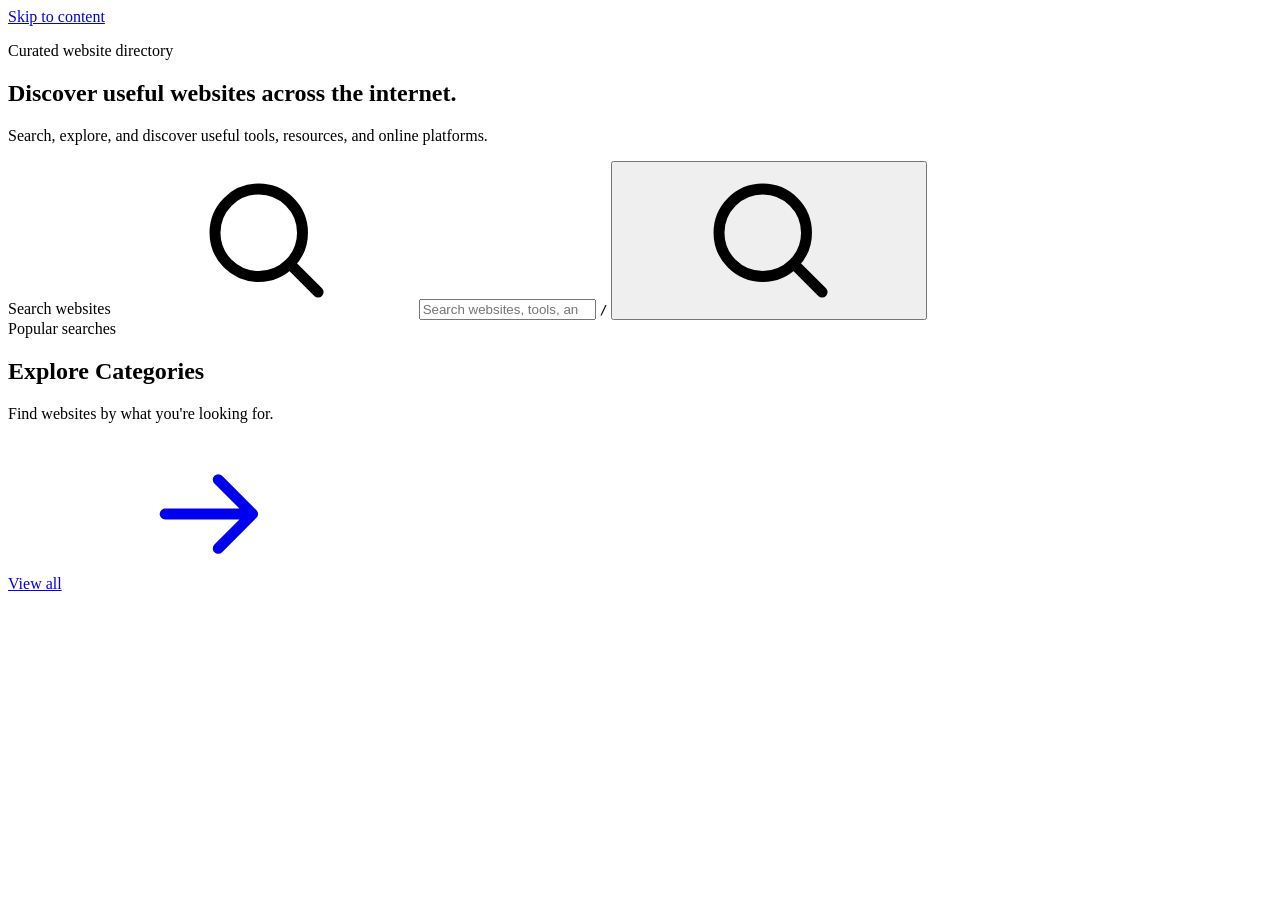
==== index.html @ 6f4e0c3f "Add files via upload" ====
<!doctype html>
<html lang="en">
<head>
  <meta charset="utf-8">
  <meta name="viewport" content="width=device-width, initial-scale=1">
  <title>Findwebs — Discover useful websites across the internet</title>
  <meta name="description" content="Search, explore, and discover useful tools, resources, and online platforms. Browse websites by category or search the whole directory.">
  <link rel="canonical" href="https://example.com/index.html">
  <meta property="og:type" content="website">
  <meta property="og:site_name" content="Findwebs">
  <meta property="og:title" content="Findwebs — Discover useful websites across the internet">
  <meta property="og:description" content="Search, explore, and discover useful tools, resources, and online platforms.">
  <meta property="og:url" content="https://example.com/index.html">
  <meta name="twitter:card" content="summary">
  <meta name="twitter:title" content="Findwebs — Discover useful websites across the internet">
  <meta name="twitter:description" content="Search, explore, and discover useful tools, resources, and online platforms.">
  <link rel="icon" type="image/svg+xml" href="images/favicon.svg">
  <script>
    (function () {
      var d = document.documentElement, t = null;
      try { t = localStorage.getItem('findwebs-theme'); } catch (e) {}
      if (t !== 'light' && t !== 'dark') {
        t = (window.matchMedia && window.matchMedia('(prefers-color-scheme: dark)').matches) ? 'dark' : 'light';
      }
      d.setAttribute('data-theme', t);
      if (location.protocol === 'file:') {
        d.setAttribute('data-webfont', 'off');
      } else {
        var l = document.createElement('link');
        l.rel = 'preload'; l.as = 'font'; l.type = 'font/woff2';
        l.crossOrigin = 'anonymous'; l.href = 'fonts/inter-tight-latin.woff2';
        document.head.appendChild(l);
      }
    })();
  </script>
  <script type="application/ld+json">
  {
    "@context": "https://schema.org",
    "@type": "WebSite",
    "name": "Findwebs",
    "url": "https://example.com/",
    "description": "Discover useful websites across the internet.",
    "potentialAction": {
      "@type": "SearchAction",
      "target": { "@type": "EntryPoint", "urlTemplate": "https://example.com/browse.html?q={search_term_string}" },
      "query-input": "required name=search_term_string"
    }
  }
  </script>
  <link rel="stylesheet" href="css/global.css">
  <link rel="stylesheet" href="css/pages.css">
  <!-- The three content files, plus the copy in content.json, are what the page
       renders. Starting them early keeps the first paint from shifting. -->
  <link rel="preload" as="fetch" href="data/settings.json" crossorigin>
  <link rel="preload" as="fetch" href="data/categories.json" crossorigin>
  <link rel="preload" as="fetch" href="data/sites.json" crossorigin>
  <link rel="preload" as="fetch" href="data/content.json" crossorigin>
  <script src="js/app.js"></script>
  <script src="js/pages.js"></script>
  <script>window.FW.loadData('data/');</script>
</head>

<body data-page="home">
  <a class="skip-link" href="#main-content">Skip to content</a>
  <div id="fw-header"></div>

  <main id="main-content" class="container">
    <!-- ===== Everything below is re-ordered by data/content.json →
         homepage.sections when the scripts run. Until then this is the
         designed, readable, indexable default. ===== -->
    <div id="fw-home">
    <div class="home-top" data-hero-block>
      <div class="home-top__left">
        <div class="hero-wrap">
          <section class="hero" data-hero aria-labelledby="hero-title">
            <div class="hero__col">
              <p class="hero__eyebrow" data-hero-eyebrow data-hero-step>Curated website directory</p>
              <h1 class="hero__title" id="hero-title" data-hero-title data-hero-step
                  aria-label="Discover useful websites across the internet.">
                Discover useful <span class="typed" data-typed>websites</span><span class="caret" aria-hidden="true"></span> across the internet.
              </h1>
              <p class="hero__text" data-hero-subtitle data-hero-step>Search, explore, and discover useful tools, resources, and online platforms.</p>
              <div class="hero__search" data-hero-step>
                <form class="search" role="search" action="browse.html" method="get" data-hero-search>
                  <span class="search__glow" aria-hidden="true"></span>
                  <label class="sr-only" for="hero-search">Search websites</label>
                  <span class="search__icon" aria-hidden="true"><svg class="icon"><use href="#i-search"></use></svg></span>
                  <input id="hero-search" class="search__input" type="search" name="q"
                    placeholder="Search websites, tools, and resources..." autocomplete="off"
                    role="combobox" aria-expanded="false" aria-controls="hero-suggest" aria-autocomplete="list">
                  <kbd class="search__kbd" data-search-kbd aria-hidden="true">/</kbd>
                  <button class="search__submit" type="submit" aria-label="Search">
                    <svg class="icon"><use href="#i-search"></use></svg>
                  </button>
                  <div class="suggest" id="hero-suggest" role="listbox" hidden></div>
                </form>
              </div>
              <div class="popular" data-hero-step>
                <span class="popular__label" data-popular-label>Popular searches</span>
                <div class="chips" id="popular-chips"></div>
              </div>
            </div>

            <aside class="hero__aside">
              <p class="hero__facts" data-hero-facts></p>
              <ul class="hero__highlights" data-hero-highlights></ul>
            </aside>
          </section>
        </div>
      </div>

      <section class="cat-explorer section" id="categories-section" aria-labelledby="cats-title">
        <div class="section__head">
          <div>
            <h2 class="section__title" id="cats-title">Explore Categories</h2>
            <p class="section__sub">Find websites by what you're looking for.</p>
          </div>
          <a class="section__link" href="browse.html?view=categories">View all<svg class="icon"><use href="#i-arrow-right"></use></svg></a>
        </div>
        <div class="cat-grid" id="category-grid"></div>
      </section>
    </div>

    <noscript>
      <div class="noscript-note">
        <p>Enable JavaScript to browse the directory.</p>
        <p><a href="browse.html">Explore every website</a> ·
          <a href="browse.html?view=categories">Browse categories</a></p>
      </div>
    </noscript>
    </div>
  </main>

  <div id="fw-footer"></div>

  <noscript>
    <div class="noscript-note">
      <p>Enable JavaScript to browse the directory.</p>
      <p><a href="index.html">Home</a> · <a href="browse.html">Explore</a> ·
        <a href="browse.html?view=categories">Categories</a> · <a href="about.html">About</a> ·
        <a href="about.html?p=contact">Contact</a></p>
    </div>
  </noscript>

  <!-- Icon sprite: inlined by tools/sync-sprite.js from images/icons.svg -->
  <!-- fw:sprite:start -->
<svg xmlns="http://www.w3.org/2000/svg" style="display:none" aria-hidden="true">
  <!-- Findwebs icon sprite — one outline set, 24px grid, 1.75 stroke,
       currentColor, round caps and joins. Inlined into each page by
       tools/sync-sprite.js. Add an icon here, then run that script. -->
  <symbol id="i-search" viewBox="0 0 24 24"><g fill="none" stroke="currentColor" stroke-width="1.75" stroke-linecap="round" stroke-linejoin="round"><circle cx="11" cy="11" r="7"/><path d="m16.2 16.2 4.3 4.3"/></g></symbol>
  <symbol id="i-sun" viewBox="0 0 24 24"><g fill="none" stroke="currentColor" stroke-width="1.75" stroke-linecap="round" stroke-linejoin="round"><circle cx="12" cy="12" r="4"/><path d="M12 2.5v2M12 19.5v2M2.5 12h2M19.5 12h2M5.3 5.3l1.4 1.4M17.3 17.3l1.4 1.4M18.7 5.3l-1.4 1.4M6.7 17.3l-1.4 1.4"/></g></symbol>
  <symbol id="i-moon" viewBox="0 0 24 24"><g fill="none" stroke="currentColor" stroke-width="1.75" stroke-linecap="round" stroke-linejoin="round"><path d="M20.5 14.6A8.6 8.6 0 0 1 9.4 3.5a8.8 8.8 0 1 0 11.1 11.1Z"/></g></symbol>
  <symbol id="i-menu" viewBox="0 0 24 24"><g fill="none" stroke="currentColor" stroke-width="1.75" stroke-linecap="round" stroke-linejoin="round"><path d="M4 7h16M4 12h16M4 17h16"/></g></symbol>
  <symbol id="i-x" viewBox="0 0 24 24"><g fill="none" stroke="currentColor" stroke-width="1.75" stroke-linecap="round" stroke-linejoin="round"><path d="M6.5 6.5l11 11M17.5 6.5l-11 11"/></g></symbol>
  <symbol id="i-external-link" viewBox="0 0 24 24"><g fill="none" stroke="currentColor" stroke-width="1.75" stroke-linecap="round" stroke-linejoin="round"><path d="M14 4h6v6M20 4l-8.5 8.5"/><path d="M18 14.5V18a2 2 0 0 1-2 2H6a2 2 0 0 1-2-2V8a2 2 0 0 1 2-2h3.5"/></g></symbol>
  <symbol id="i-arrow-right" viewBox="0 0 24 24"><g fill="none" stroke="currentColor" stroke-width="1.75" stroke-linecap="round" stroke-linejoin="round"><path d="M4.5 12h14M13 6.5l5.5 5.5-5.5 5.5"/></g></symbol>
  <symbol id="i-chevron-right" viewBox="0 0 24 24"><g fill="none" stroke="currentColor" stroke-width="1.75" stroke-linecap="round" stroke-linejoin="round"><path d="M9.5 5.5 16 12l-6.5 6.5"/></g></symbol>
  <symbol id="i-slash" viewBox="0 0 24 24"><g fill="none" stroke="currentColor" stroke-width="1.75" stroke-linecap="round" stroke-linejoin="round"><path d="M14.5 4.5 9.5 19.5"/></g></symbol>
  <symbol id="i-sparkles" viewBox="0 0 24 24"><g fill="none" stroke="currentColor" stroke-width="1.75" stroke-linecap="round" stroke-linejoin="round"><path d="M11 3.5 12.7 8.3 17.5 10l-4.8 1.7L11 16.5 9.3 11.7 4.5 10l4.8-1.7Z"/><path d="M18 15.2l.8 2 2 .8-2 .8-.8 2-.8-2-2-.8 2-.8Z"/></g></symbol>
  <symbol id="i-graduation-cap" viewBox="0 0 24 24"><g fill="none" stroke="currentColor" stroke-width="1.75" stroke-linecap="round" stroke-linejoin="round"><path d="M3 9.5 12 5.2l9 4.3-9 4.3Z"/><path d="M7.2 11.6v4.6c0 1.4 2.1 2.5 4.8 2.5s4.8-1.1 4.8-2.5v-4.6"/><path d="M20.6 10.2v4.4"/></g></symbol>
  <symbol id="i-list-checks" viewBox="0 0 24 24"><g fill="none" stroke="currentColor" stroke-width="1.75" stroke-linecap="round" stroke-linejoin="round"><path d="m3 7 1.8 1.8L8.5 5"/><path d="m3 17 1.8 1.8L8.5 15"/><path d="M12.5 6.5h8.5M12.5 12h8.5M12.5 17.5h8.5"/></g></symbol>
  <symbol id="i-briefcase" viewBox="0 0 24 24"><g fill="none" stroke="currentColor" stroke-width="1.75" stroke-linecap="round" stroke-linejoin="round"><rect x="3" y="7" width="18" height="13" rx="2.5"/><path d="M9 7V5.6A1.6 1.6 0 0 1 10.6 4h2.8A1.6 1.6 0 0 1 15 5.6V7"/><path d="M3 12.5h18"/></g></symbol>
  <symbol id="i-pen-tool" viewBox="0 0 24 24"><g fill="none" stroke="currentColor" stroke-width="1.75" stroke-linecap="round" stroke-linejoin="round"><path d="m12 18.5 6.5-6.5 3 3-6.5 6.5Z"/><path d="M18.5 12 17 4.6 2 2l2.6 15L12 18.5Z"/><path d="m2 2 7.6 7.6"/><circle cx="11.4" cy="11.4" r="1.9"/></g></symbol>
  <symbol id="i-code" viewBox="0 0 24 24"><g fill="none" stroke="currentColor" stroke-width="1.75" stroke-linecap="round" stroke-linejoin="round"><path d="M15.5 17.5 20.5 12l-5-5.5"/><path d="M8.5 6.5 3.5 12l5 5.5"/></g></symbol>
  <symbol id="i-play-circle" viewBox="0 0 24 24"><g fill="none" stroke="currentColor" stroke-width="1.75" stroke-linecap="round" stroke-linejoin="round"><circle cx="12" cy="12" r="9"/><path d="M10.2 8.6 15.8 12l-5.6 3.4Z"/></g></symbol>
  <symbol id="i-wallet" viewBox="0 0 24 24"><g fill="none" stroke="currentColor" stroke-width="1.75" stroke-linecap="round" stroke-linejoin="round"><rect x="3" y="6.5" width="18" height="12.5" rx="2.5"/><path d="M3 10.5h18"/><path d="M16.2 14.8h1.3"/></g></symbol>
  <symbol id="i-shopping-bag" viewBox="0 0 24 24"><g fill="none" stroke="currentColor" stroke-width="1.75" stroke-linecap="round" stroke-linejoin="round"><path d="M6.2 3 3.5 6.6v12.9a2 2 0 0 0 2 2h13a2 2 0 0 0 2-2V6.6L17.8 3Z"/><path d="M3.5 6.6h17"/><path d="M15.8 10a3.8 3.8 0 0 1-7.6 0"/></g></symbol>
  <symbol id="i-users" viewBox="0 0 24 24"><g fill="none" stroke="currentColor" stroke-width="1.75" stroke-linecap="round" stroke-linejoin="round"><path d="M15.5 20.5v-1.8a4 4 0 0 0-4-4h-4a4 4 0 0 0-4 4v1.8"/><circle cx="9.5" cy="7.5" r="3.6"/><path d="M20.5 20.5v-1.8a4 4 0 0 0-3-3.9"/><path d="M15.5 4.1a4 4 0 0 1 0 6.9"/></g></symbol>
  <symbol id="i-newspaper" viewBox="0 0 24 24"><g fill="none" stroke="currentColor" stroke-width="1.75" stroke-linecap="round" stroke-linejoin="round"><rect x="3" y="5" width="18" height="14" rx="2.2"/><path d="M7 9.2h5.5"/><path d="M7 12.8h10M7 16h7.5"/><path d="M16.5 9.2H17"/></g></symbol>
  <symbol id="i-wrench" viewBox="0 0 24 24"><g fill="none" stroke="currentColor" stroke-width="1.75" stroke-linecap="round" stroke-linejoin="round"><path d="M14.9 6.6a1 1 0 0 0 0 1.4l1.6 1.6a1 1 0 0 0 1.4 0l3.6-3.6a6 6 0 0 1-7.9 7.9l-6.9 6.9a2.1 2.1 0 0 1-3-3l6.9-6.9a6 6 0 0 1 7.9-7.9Z"/></g></symbol>
  <symbol id="i-layers" viewBox="0 0 24 24"><g fill="none" stroke="currentColor" stroke-width="1.75" stroke-linecap="round" stroke-linejoin="round"><path d="M12 3 3.5 7.5 12 12l8.5-4.5Z"/><path d="M4.8 12 12 15.8l7.2-3.8"/><path d="M4.8 16.4 12 20.2l7.2-3.8"/></g></symbol>
  <symbol id="i-star" viewBox="0 0 24 24"><g fill="none" stroke="currentColor" stroke-width="1.75" stroke-linecap="round" stroke-linejoin="round"><path d="m12 3.8 2.5 5 5.5.8-4 3.9.9 5.5-4.9-2.6-4.9 2.6.9-5.5-4-3.9 5.5-.8Z"/></g></symbol>
</svg>
<!-- fw:sprite:end -->

  <script>window.FW.ready(function () { window.FW.boot(); });</script>
</body>
</html>
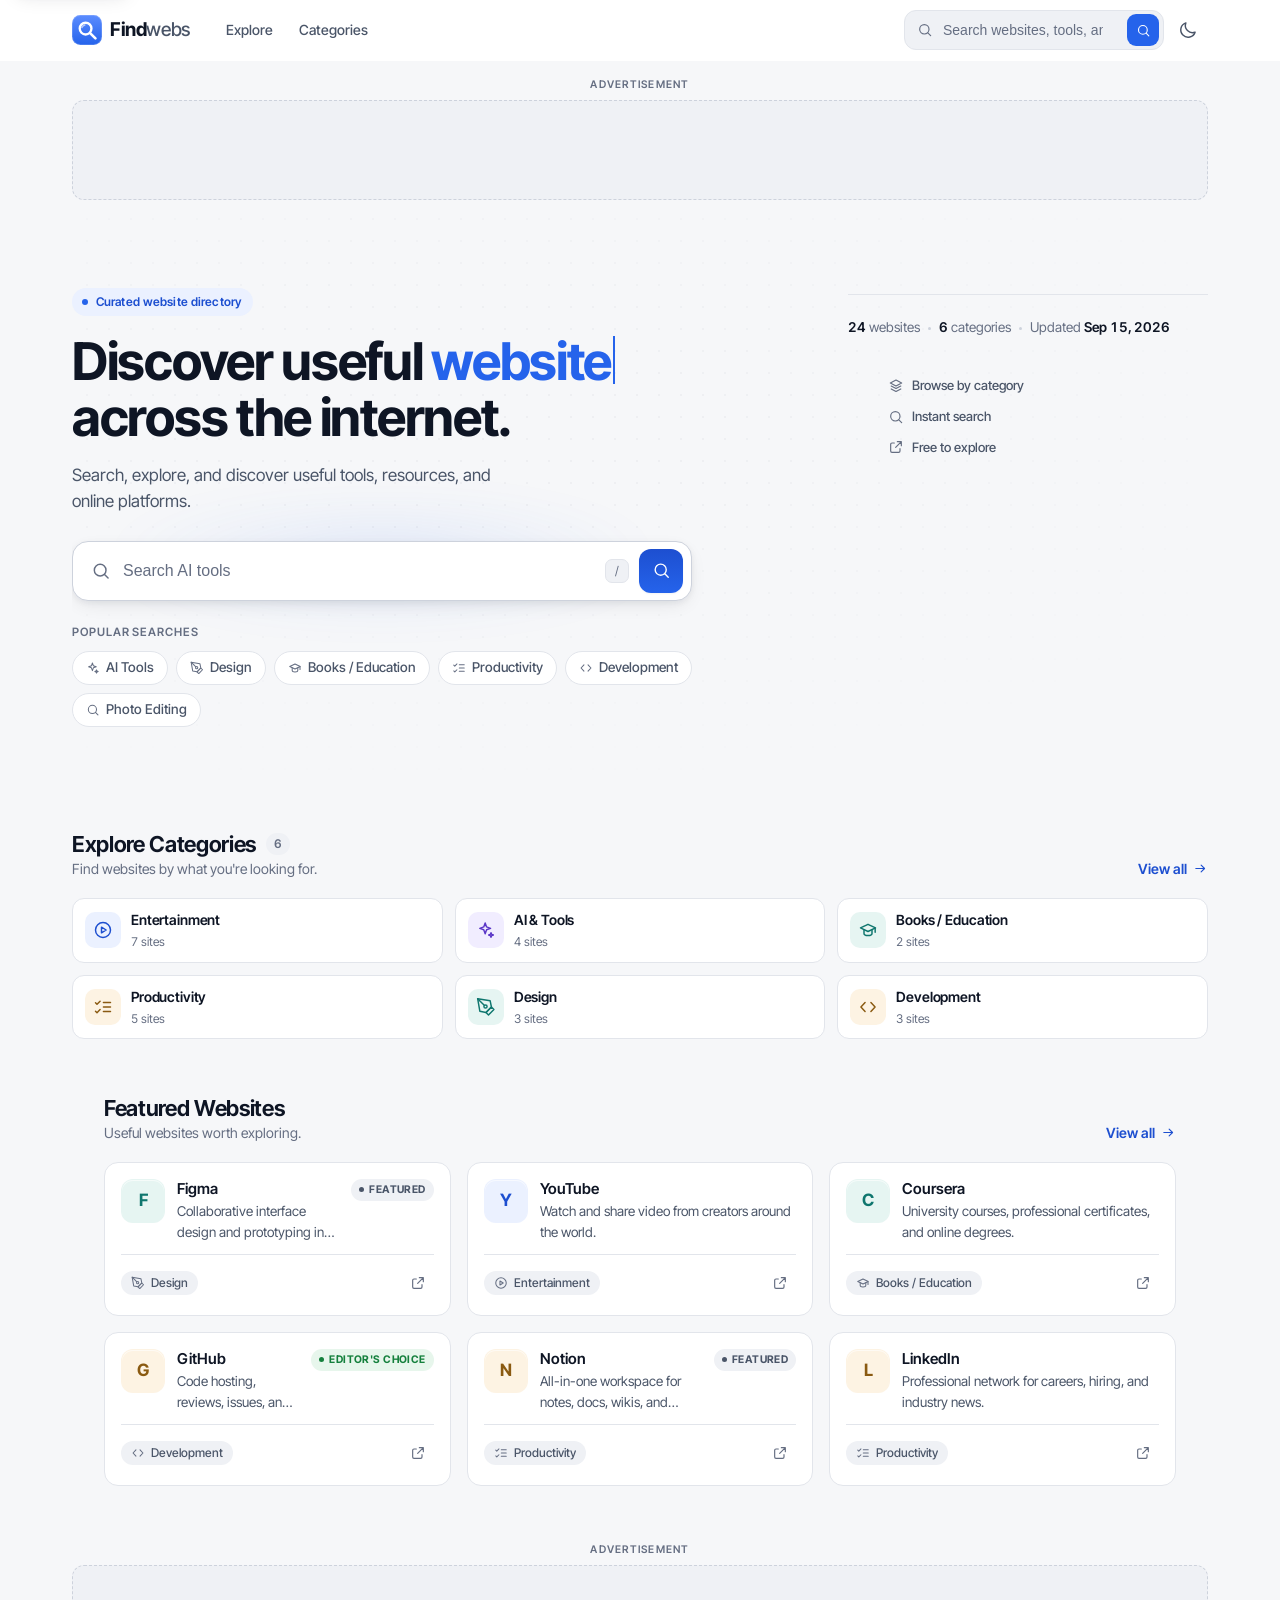
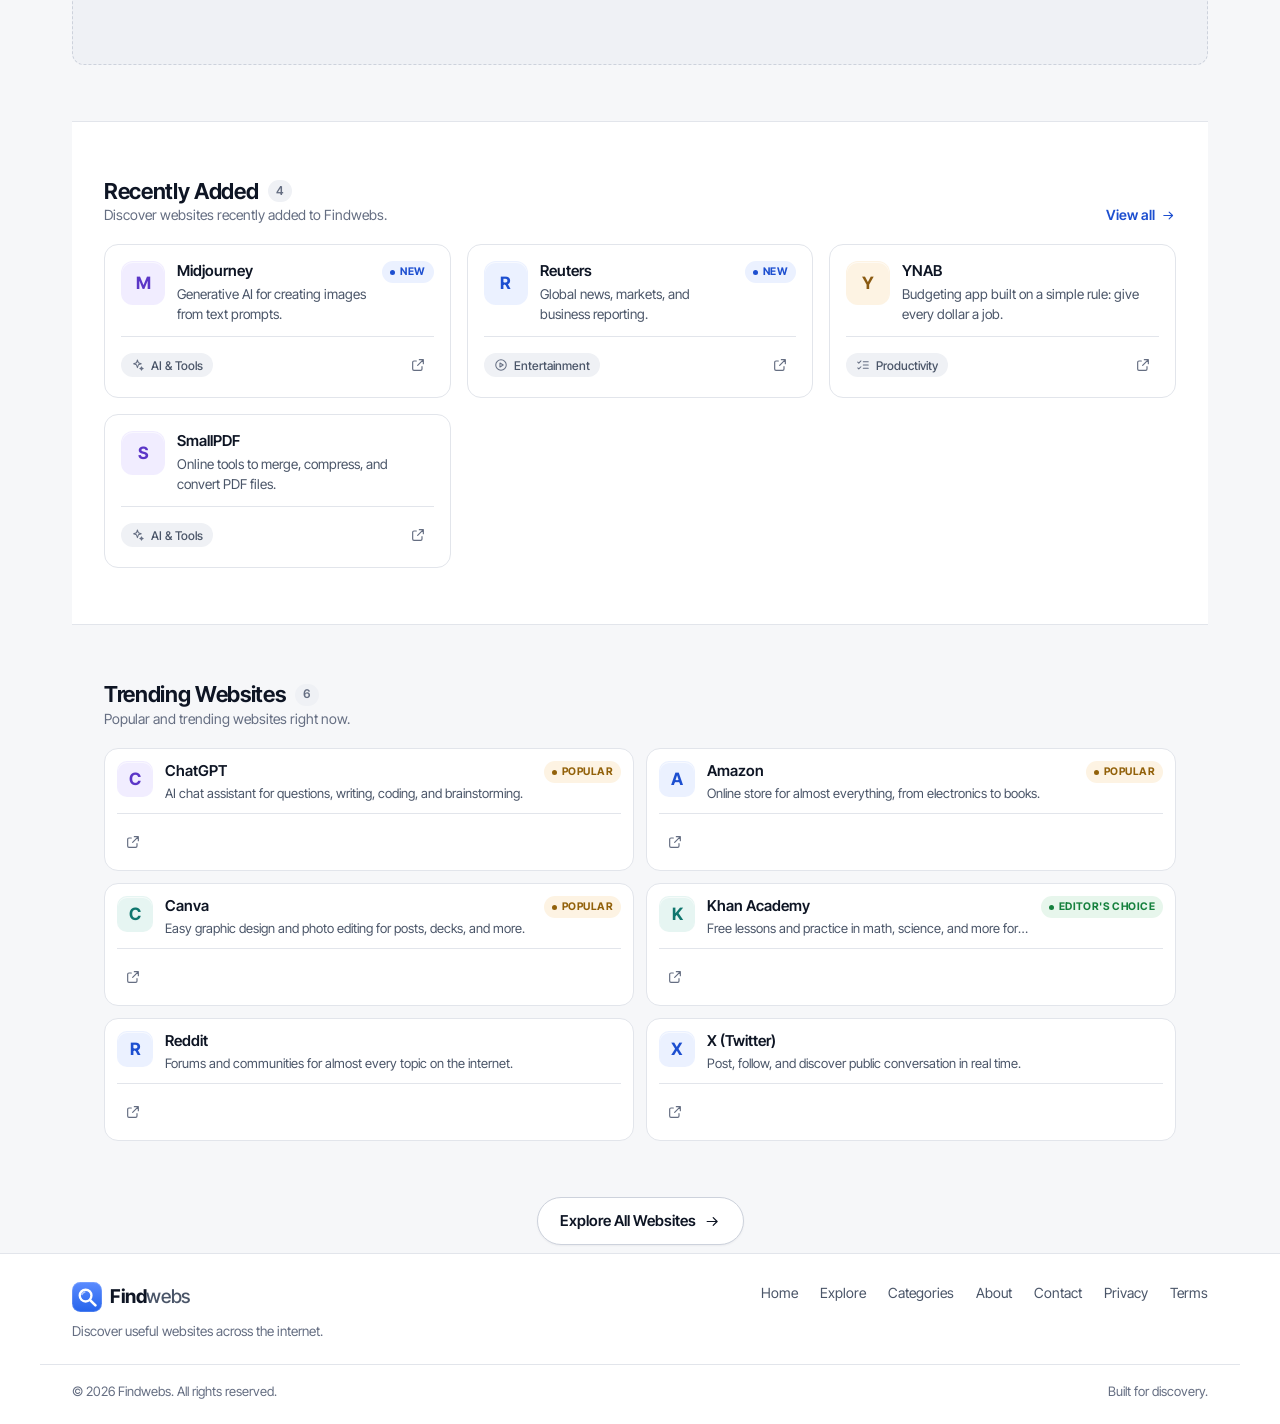
==== commit 00831904: "Fix hero typing alignment and website logo fitting - Hero: wrap the typed word and blinking caret in" ====
--- a/index.html
+++ b/index.html
@@ -77,7 +77,7 @@
               <p class="hero__eyebrow" data-hero-eyebrow data-hero-step>Curated website directory</p>
               <h1 class="hero__title" id="hero-title" data-hero-title data-hero-step
                   aria-label="Discover useful websites across the internet.">
-                Discover useful <span class="typed" data-typed>websites</span><span class="caret" aria-hidden="true"></span> across the internet.
+                Discover useful <span class="typed-group"><span class="typed" data-typed>websites</span><span class="caret" aria-hidden="true"></span></span> across the internet.
               </h1>
               <p class="hero__text" data-hero-subtitle data-hero-step>Search, explore, and discover useful tools, resources, and online platforms.</p>
               <div class="hero__search" data-hero-step>
--- a/css/global.css
+++ b/css/global.css
@@ -0,0 +1,1958 @@
+/* ============================================================
+   Findwebs — global.css
+   Tokens, base, header, hero, components, footer, themes.
+   One rule per line. Everything visual that changes between
+   light and dark lives in the two token blocks below.
+   ============================================================ */
+
+:root {
+  --bg: #F6F7F9;
+  --surface: #FFFFFF;
+  --surface-2: #EFF1F5;
+  --surface-3: #E7EAF0;
+  --border: #E2E5EB;
+  --border-strong: #CDD2DC;
+  --text: #0E1524;
+  --text-2: #4A5568;
+  --text-3: #656E82;
+  --accent: #2563EB;
+  --accent-strong: #1D4FD0;
+  --accent-soft: #EBF1FF;
+  --ring: rgb(37 99 235 / .28);
+  --focus: #2563EB;
+  --tint-1: #EBF1FF;
+  --tint-1-fg: #1D4FD0;
+  --tint-2: #F1EDFF;
+  --tint-2-fg: #5B36C7;
+  --tint-3: #E6F5F2;
+  --tint-3-fg: #0F766E;
+  --tint-4: #FDF3E3;
+  --tint-4-fg: #8A5A11;
+  --success: #15803D;
+  --success-soft: #E7F6EC;
+  --warning: #92610A;
+  --warning-soft: #FDF3E3;
+  --shadow-sm: 0 1px 2px rgb(14 21 36 / .05);
+  --shadow-md: 0 6px 20px -6px rgb(14 21 36 / .12), 0 2px 6px rgb(14 21 36 / .05);
+  --inset-top: inset 0 1px 0 rgb(255 255 255 / .6);
+  --ease: cubic-bezier(.2,.7,.2,1);
+  --dur: 180ms;
+  --font: "Inter Tight", "Inter Tight Fallback", system-ui, -apple-system, "Segoe UI", Roboto, sans-serif;
+}
+
+[data-theme="dark"] {
+  --bg: #0A0E16;
+  --surface: #10161F;
+  --surface-2: #161E2B;
+  --surface-3: #1C2636;
+  --border: #222C3C;
+  --border-strong: #2F3B50;
+  --text: #EDF1F8;
+  --text-2: #A9B3C6;
+  --text-3: #8590A5;
+  --accent: #5B8CFF;
+  --accent-strong: #7AA2FF;
+  --accent-soft: #15213F;
+  --ring: rgb(91 140 255 / .35);
+  --focus: #5B8CFF;
+  --tint-1: #15213F;
+  --tint-1-fg: #8FB0FF;
+  --tint-2: #1D1A38;
+  --tint-2-fg: #A996F1;
+  --tint-3: #102E2C;
+  --tint-3-fg: #6FC7BC;
+  --tint-4: #2E2411;
+  --tint-4-fg: #D7B071;
+  --success: #5CC493;
+  --success-soft: #12301F;
+  --warning: #DFB15E;
+  --warning-soft: #2E2411;
+  --shadow-sm: 0 1px 2px rgb(0 0 0 / .4);
+  --shadow-md: 0 8px 24px -8px rgb(0 0 0 / .5), 0 2px 8px rgb(0 0 0 / .35);
+  --inset-top: inset 0 1px 0 rgb(255 255 255 / .04);
+}
+
+/* Self-hosted font */
+@font-face {
+  font-family: "Inter Tight";
+  font-style: normal;
+  font-weight: 100 900;
+  font-display: optional;
+  src: url("../fonts/inter-tight-latin.woff2") format("woff2");
+}
+
+html[data-webfont="off"] {
+  --font: "Inter Tight Fallback", system-ui, -apple-system, "Segoe UI", Roboto, sans-serif;
+}
+
+@font-face {
+  font-family: "Inter Tight Fallback";
+  src: local("Arial"), local("Helvetica Neue"), local("Segoe UI"), local("Roboto"), local("Liberation Sans"), local("DejaVu Sans");
+  ascent-override: 96.9%;
+  descent-override: 24.1%;
+  line-gap-override: 0%;
+  size-adjust: 96%;
+}
+
+/* Base */
+
+*, *::before, *::after {
+  box-sizing: border-box;
+}
+
+html {
+  -webkit-text-size-adjust: 100%;
+}
+
+body {
+  margin: 0;
+  display: flex;
+  flex-direction: column;
+  min-height: 100vh;
+  background: var(--bg);
+  color: var(--text);
+  font-family: var(--font);
+  font-size: 15px;
+  line-height: 1.6;
+  -webkit-font-smoothing: antialiased;
+  overflow-x: hidden;
+}
+
+img {
+  max-width: 100%;
+}
+
+a {
+  color: inherit;
+}
+
+button {
+  font: inherit;
+  color: inherit;
+}
+
+h1, h2, h3, p {
+  margin: 0;
+}
+
+h1, h2, h3 {
+  letter-spacing: -0.02em;
+  text-wrap: balance;
+}
+
+p {
+  text-wrap: pretty;
+}
+
+[hidden] {
+  display: none !important;
+}
+
+:focus-visible {
+  outline: 2px solid var(--focus);
+  outline-offset: 2px;
+  border-radius: 4px;
+}
+
+::placeholder {
+  color: var(--text-3);
+  opacity: 1;
+}
+
+html.theme-anim,
+html.theme-anim * {
+  transition: background-color 200ms var(--ease), color 200ms var(--ease), border-color 200ms var(--ease) !important;
+}
+
+.sr-only {
+  position: absolute;
+  width: 1px;
+  height: 1px;
+  padding: 0;
+  margin: -1px;
+  overflow: hidden;
+  clip: rect(0 0 0 0);
+  white-space: nowrap;
+  border: 0;
+}
+
+.skip-link {
+  position: absolute;
+  left: 12px;
+  top: -48px;
+  z-index: 100;
+  padding: 10px 14px;
+  background: var(--surface);
+  border: 1px solid var(--border);
+  border-radius: 10px;
+  box-shadow: var(--shadow-md);
+  font-size: 14px;
+  text-decoration: none;
+  transition: top 160ms var(--ease);
+}
+
+.skip-link:focus {
+  top: 12px;
+}
+
+.icon {
+  width: 20px;
+  height: 20px;
+  display: block;
+  flex: none;
+}
+
+.container {
+  width: 100%;
+  max-width: 1200px;
+  margin: 0 auto;
+  padding: 0 16px;
+}
+
+@media (min-width: 768px) {
+  .container {
+    padding: 0 24px;
+  }
+}
+
+@media (min-width: 1080px) {
+  .container {
+    padding: 0 32px;
+  }
+}
+
+main {
+  flex: 1 0 auto;
+}
+
+#fw-header {
+  min-height: 60px;
+}
+
+@media (max-width: 767px) {
+  #fw-header {
+    min-height: 56px;
+  }
+}
+
+.noscript-note {
+  margin: 0 auto;
+  padding: 18px 16px 28px;
+  max-width: 1200px;
+  color: var(--text-2);
+  font-size: 14px;
+}
+
+/* Scroll reveal */
+
+.js [data-reveal] {
+  opacity: 0;
+  transform: translateY(10px);
+}
+
+.js [data-reveal].is-in {
+  opacity: 1;
+  transform: none;
+  transition: opacity 260ms var(--ease), transform 260ms var(--ease);
+}
+
+/* ---------------- header ---------------- */
+
+.site-header {
+  position: sticky;
+  top: 0;
+  z-index: 40;
+  background: var(--surface);
+  border-bottom: 1px solid transparent;
+  transition: border-color 160ms var(--ease), box-shadow 160ms var(--ease);
+}
+
+.site-header.is-scrolled {
+  border-bottom-color: var(--border);
+  box-shadow: var(--shadow-sm);
+}
+
+.site-header__inner {
+  display: flex;
+  align-items: center;
+  gap: 12px;
+  height: 60px;
+}
+
+@media (max-width: 767px) {
+  .site-header__inner {
+    height: 56px;
+  }
+}
+
+.brand {
+  display: inline-flex;
+  align-items: center;
+  gap: 8px;
+  text-decoration: none;
+  color: var(--text);
+  flex: none;
+  min-width: 0;
+}
+
+.brand__mark {
+  width: 30px;
+  height: 30px;
+  display: block;
+  flex: none;
+}
+
+.brand__mark svg,
+.brand__mark img {
+  width: 30px;
+  height: 30px;
+  display: block;
+}
+
+.brand__name {
+  font-size: 19px;
+  letter-spacing: -0.02em;
+  font-weight: 500;
+  color: var(--text-2);
+}
+
+.brand__name b {
+  font-weight: 700;
+  color: var(--text);
+}
+
+.site-nav {
+  display: none;
+  align-items: center;
+  gap: 2px;
+  margin-left: 12px;
+}
+
+@media (min-width: 900px) {
+  .site-nav {
+    display: flex;
+  }
+}
+
+.site-nav__link {
+  position: relative;
+  display: inline-flex;
+  align-items: center;
+  height: 60px;
+  padding: 0 12px;
+  font-size: 14px;
+  font-weight: 500;
+  color: var(--text-2);
+  text-decoration: none;
+  transition: color 140ms var(--ease);
+}
+
+.site-nav__link:hover {
+  color: var(--text);
+}
+
+.site-nav__link.is-active {
+  color: var(--text);
+}
+
+.site-nav__link.is-active::after {
+  content: "";
+  position: absolute;
+  left: 12px;
+  right: 12px;
+  bottom: 0;
+  height: 2px;
+  border-radius: 2px;
+  background: var(--accent);
+}
+
+.site-tools {
+  display: flex;
+  align-items: center;
+  gap: 4px;
+  margin-left: auto;
+}
+
+.icon-btn {
+  width: 40px;
+  height: 40px;
+  display: inline-flex;
+  align-items: center;
+  justify-content: center;
+  border: 0;
+  background: transparent;
+  color: var(--text-2);
+  border-radius: 10px;
+  cursor: pointer;
+  padding: 0;
+  transition: background-color 140ms var(--ease), color 140ms var(--ease);
+}
+
+.icon-btn:hover {
+  background: var(--surface-2);
+  color: var(--text);
+}
+
+.tool-menu {
+  display: inline-flex;
+}
+
+@media (min-width: 900px) {
+  .tool-menu {
+    display: none;
+  }
+}
+
+.tool-search {
+  display: inline-flex;
+}
+
+@media (min-width: 768px) {
+  .tool-search {
+    display: none;
+  }
+}
+
+.theme-toggle svg {
+  transition: transform 200ms var(--ease), opacity 200ms var(--ease);
+}
+
+.theme-toggle .icon--moon,
+[data-theme="dark"] .theme-toggle .icon--sun {
+  display: block;
+}
+
+.theme-toggle .icon--sun,
+[data-theme="dark"] .theme-toggle .icon--moon {
+  display: none;
+}
+
+/* header search */
+
+.header-search {
+  display: none;
+  position: relative;
+  align-items: center;
+  gap: 8px;
+  width: 260px;
+  height: 40px;
+  border: 1px solid var(--border);
+  border-radius: 12px;
+  background: var(--surface-2);
+  padding: 0 4px 0 12px;
+  opacity: 0;
+  transition: opacity 150ms var(--ease);
+}
+
+@media (min-width: 768px) {
+  .header-search {
+    display: flex;
+  }
+}
+
+.header-search.is-revealed {
+  opacity: 1;
+}
+
+.header-search__icon {
+  display: inline-flex;
+  color: var(--text-3);
+}
+
+.header-search__icon .icon {
+  width: 16px;
+  height: 16px;
+}
+
+.header-search__input {
+  flex: 1;
+  min-width: 0;
+  height: 100%;
+  border: 0;
+  background: transparent;
+  color: var(--text);
+  font-size: 14px;
+  outline: none;
+}
+
+.header-search:focus-within {
+  border-color: var(--accent);
+  box-shadow: 0 0 0 3px var(--ring);
+  background: var(--surface);
+}
+
+.header-search__submit {
+  width: 32px;
+  height: 32px;
+  display: inline-flex;
+  align-items: center;
+  justify-content: center;
+  border: 0;
+  border-radius: 9px;
+  background: var(--accent);
+  color: #fff;
+  cursor: pointer;
+}
+
+.header-search__submit .icon {
+  width: 15px;
+  height: 15px;
+}
+
+body[data-page="home"] .header-search:not(.is-revealed) {
+  pointer-events: none;
+}
+
+/* mobile panels */
+
+.mobile-panel {
+  border-top: 1px solid var(--border);
+  background: var(--surface);
+}
+
+.mobile-panel__inner {
+  padding: 12px 16px 16px;
+  position: relative;
+}
+
+.mobile-search {
+  position: relative;
+  display: flex;
+  align-items: center;
+  gap: 8px;
+  height: 48px;
+  border: 1px solid var(--border-strong);
+  border-radius: 14px;
+  background: var(--surface);
+  padding: 0 6px 0 12px;
+}
+
+.mobile-search__input {
+  flex: 1;
+  min-width: 0;
+  height: 100%;
+  border: 0;
+  background: transparent;
+  color: var(--text);
+  font-size: 16px;
+  outline: none;
+}
+
+.mobile-menu {
+  display: flex;
+  flex-direction: column;
+}
+
+.mobile-menu a {
+  display: flex;
+  align-items: center;
+  justify-content: space-between;
+  min-height: 48px;
+  padding: 0 4px;
+  color: var(--text-2);
+  font-size: 16px;
+  font-weight: 500;
+  text-decoration: none;
+  border-bottom: 1px solid var(--border);
+}
+
+.mobile-menu a:last-child {
+  border-bottom: 0;
+}
+
+.mobile-menu a.is-active {
+  color: var(--text);
+}
+
+.mobile-menu__close {
+  position: absolute;
+  top: 12px;
+  right: 16px;
+}
+
+/* ---------------- search field ---------------- */
+
+.search {
+  position: relative;
+  display: flex;
+  align-items: center;
+  gap: 10px;
+  width: 100%;
+  max-width: 620px;
+  height: 60px;
+  padding: 0 8px 0 18px;
+  background: var(--surface);
+  border: 1px solid var(--border-strong);
+  border-radius: 16px;
+  box-shadow: var(--shadow-md);
+  transition: border-color 160ms var(--ease), box-shadow 160ms var(--ease);
+}
+
+@media (max-width: 639px) {
+  .search {
+    height: 54px;
+    border-radius: 14px;
+  }
+}
+
+.search__icon {
+  display: inline-flex;
+  color: var(--text-3);
+}
+
+.search__icon .icon {
+  width: 20px;
+  height: 20px;
+}
+
+.search__input {
+  flex: 1;
+  min-width: 0;
+  height: 100%;
+  border: 0;
+  background: transparent;
+  color: var(--text);
+  font-size: 16px;
+  text-overflow: ellipsis;
+  outline: none;
+}
+
+.search__submit {
+  width: 44px;
+  height: 44px;
+  flex: none;
+  display: inline-flex;
+  align-items: center;
+  justify-content: center;
+  border: 0;
+  border-radius: 12px;
+  background: linear-gradient(180deg, var(--accent-strong), var(--accent));
+  color: #fff;
+  cursor: pointer;
+  box-shadow: var(--shadow-sm);
+  transition: filter 140ms var(--ease), transform 140ms var(--ease);
+}
+
+.search__submit:hover {
+  filter: brightness(1.06);
+}
+
+.search__submit:active {
+  transform: translateY(1px);
+}
+
+.search__submit .icon {
+  width: 19px;
+  height: 19px;
+}
+
+.search__kbd {
+  display: none;
+  flex: none;
+  align-items: center;
+  justify-content: center;
+  width: 24px;
+  height: 24px;
+  border: 1px solid var(--border);
+  border-radius: 7px;
+  background: var(--surface-2);
+  color: var(--text-3);
+  font-size: 12px;
+  font-family: inherit;
+}
+
+@media (min-width: 768px) {
+  .search__kbd {
+    display: inline-flex;
+  }
+}
+
+.search.is-typed .search__kbd,
+.search:focus-within .search__kbd {
+  display: none;
+}
+
+.search:focus-within {
+  border-color: var(--accent);
+  box-shadow: 0 0 0 4px var(--ring), 0 10px 30px -10px rgb(37 99 235 / .35);
+}
+
+.search__glow {
+  position: absolute;
+  inset: -34px -18px -22px;
+  z-index: -1;
+  border-radius: 30px;
+  background: radial-gradient(60% 70% at 50% 45%, var(--accent), transparent 72%);
+  opacity: .12;
+  filter: blur(26px);
+  pointer-events: none;
+}
+
+/* suggestions */
+
+.suggest {
+  position: absolute;
+  left: 0;
+  right: 0;
+  top: calc(100% + 8px);
+  z-index: 30;
+  padding: 6px;
+  background: var(--surface);
+  border: 1px solid var(--border);
+  border-radius: 14px;
+  box-shadow: var(--shadow-md);
+  max-height: 60vh;
+  overflow: auto;
+}
+
+.js .suggest {
+  animation: fwPop 140ms var(--ease);
+}
+
+@keyframes fwPop {
+  from {
+    opacity: 0;
+    transform: translateY(4px);
+  }
+}
+
+.suggest__item,
+.suggest__all {
+  display: flex;
+  align-items: center;
+  gap: 10px;
+  padding: 8px 10px;
+  border-radius: 10px;
+  cursor: pointer;
+  text-decoration: none;
+}
+
+.suggest__item.is-active,
+.suggest__all.is-active {
+  background: var(--accent-soft);
+}
+
+.suggest__text {
+  display: flex;
+  flex-direction: column;
+  min-width: 0;
+  gap: 1px;
+}
+
+.suggest__name {
+  font-size: 14px;
+  font-weight: 500;
+  color: var(--text);
+  white-space: nowrap;
+  overflow: hidden;
+  text-overflow: ellipsis;
+}
+
+.suggest__cat {
+  font-size: 12px;
+  color: var(--text-3);
+}
+
+.suggest__all {
+  color: var(--accent-strong);
+  font-size: 13.5px;
+  font-weight: 600;
+}
+
+.suggest__all .icon {
+  width: 16px;
+  height: 16px;
+}
+
+/* ---------------- hero ---------------- */
+
+.hero-wrap {
+  position: relative;
+  overflow-x: clip;
+}
+
+.hero-wrap::before {
+  content: "";
+  position: absolute;
+  inset: -8px 0 0;
+  background-image: radial-gradient(var(--text-3) 1px, transparent 1px);
+  background-size: 22px 22px;
+  opacity: .05;
+  -webkit-mask-image: radial-gradient(75% 65% at 35% 40%, #000 30%, transparent 100%);
+  mask-image: radial-gradient(75% 65% at 35% 40%, #000 30%, transparent 100%);
+  pointer-events: none;
+}
+
+.hero-wrap::before {
+  inset: -8px -40px 0;
+}
+
+@media (max-width: 767px) {
+  .hero-wrap::before {
+    inset: -8px 0 0;
+  }
+}
+
+.hero {
+  position: relative;
+  padding: 40px 0 28px;
+}
+
+@media (min-width: 768px) {
+  .hero {
+    padding: 72px 0 40px;
+  }
+}
+
+.hero__eyebrow {
+  display: inline-flex;
+  align-items: center;
+  gap: 8px;
+  height: 28px;
+  padding: 0 12px 0 10px;
+  border-radius: 999px;
+  background: var(--accent-soft);
+  color: var(--accent-strong);
+  font-size: 12px;
+  font-weight: 600;
+  letter-spacing: .01em;
+}
+
+.hero__eyebrow::before {
+  content: "";
+  width: 6px;
+  height: 6px;
+  border-radius: 50%;
+  background: var(--accent);
+}
+
+.hero__title {
+  margin-top: 18px;
+  font-size: clamp(2rem, 1.4rem + 3vw, 3.25rem);
+  font-weight: 700;
+  line-height: 1.08;
+  letter-spacing: -0.025em;
+}
+
+/*
+   The dynamically typed word and its caret are grouped in one atomic
+   inline element (.typed-group), so they always break lines together:
+   the caret can never be left alone on its own line, and the group can
+   still wrap to the next line as a whole on narrow screens. The heading
+   itself keeps wrapping naturally.
+*/
+.hero__title .typed-group {
+  display: inline-block;
+  white-space: nowrap;
+}
+
+.hero__title .typed {
+  color: var(--accent);
+}
+
+.hero__title .caret {
+  display: inline-block;
+  width: 2px;
+  height: .92em;
+  margin-left: 2px;
+  vertical-align: -0.08em;
+  background: var(--accent);
+  animation: fwBlink 1s steps(1, end) infinite;
+}
+
+@keyframes fwBlink {
+  50% {
+    opacity: 0;
+  }
+}
+
+.hero__text {
+  margin-top: 16px;
+  font-size: 17px;
+  line-height: 1.55;
+  color: var(--text-2);
+  max-width: 48ch;
+}
+
+.hero__search {
+  position: relative;
+  margin-top: 26px;
+}
+
+.hero__facts {
+  font-size: 13.5px;
+  line-height: 1.9;
+  color: var(--text-3);
+}
+
+.hero__facts b {
+  font-weight: 600;
+  color: var(--text);
+  font-variant-numeric: tabular-nums;
+}
+
+.hero__facts .dot {
+  display: inline-block;
+  width: 3px;
+  height: 3px;
+  margin: 0 8px;
+  border-radius: 50%;
+  background: var(--border-strong);
+  vertical-align: middle;
+}
+
+.hero__highlights {
+  display: flex;
+  flex-direction: column;
+  gap: 10px;
+  font-size: 13px;
+  font-weight: 500;
+  color: var(--text-2);
+}
+
+@media (min-width: 640px) {
+  .hero__highlights {
+    flex-direction: row;
+    gap: 22px;
+  }
+}
+
+.hero__highlights li {
+  display: flex;
+  align-items: center;
+  gap: 8px;
+  list-style: none;
+}
+
+.hero__highlights .icon {
+  width: 16px;
+  height: 16px;
+  color: var(--text-3);
+}
+
+.hero__highlights ul {
+  display: contents;
+}
+
+/* popular chips */
+
+.popular {
+  margin-top: 22px;
+}
+
+.popular__label {
+  display: block;
+  font-size: 11.5px;
+  font-weight: 600;
+  letter-spacing: .08em;
+  text-transform: uppercase;
+  color: var(--text-3);
+  margin-bottom: 10px;
+}
+
+.popular .chips {
+  flex-basis: 100%;
+  min-height: 34px;
+}
+
+.chips {
+  display: flex;
+  flex-wrap: wrap;
+  gap: 8px;
+}
+
+.chip {
+  display: inline-flex;
+  align-items: center;
+  gap: 6px;
+  height: 34px;
+  padding: 0 13px;
+  border: 1px solid var(--border);
+  border-radius: 999px;
+  background: var(--surface);
+  color: var(--text-2);
+  font-size: 13.5px;
+  font-weight: 500;
+  text-decoration: none;
+  white-space: nowrap;
+  transition: border-color 140ms var(--ease), background-color 140ms var(--ease), color 140ms var(--ease);
+}
+
+.chip .icon {
+  width: 14px;
+  height: 14px;
+  color: var(--text-3);
+}
+
+.chip:hover,
+.chip:focus-visible {
+  border-color: var(--accent);
+  background: var(--accent-soft);
+  color: var(--accent-strong);
+}
+
+.chip:hover .icon {
+  color: var(--accent-strong);
+}
+
+.chip.is-active {
+  border-color: var(--accent);
+  background: var(--accent-soft);
+  color: var(--accent-strong);
+}
+
+/* ---------------- sections ---------------- */
+
+.home-top {
+  display: block;
+}
+
+.home-top__left {
+  min-width: 0;
+}
+
+@media (min-width: 1100px) {
+  .hero {
+    display: grid;
+    grid-template-columns: minmax(0, 8fr) minmax(0, 4fr);
+    gap: 0 56px;
+    align-items: start;
+    padding: 72px 0 48px;
+  }
+
+  .hero__col {
+    min-width: 0;
+  }
+}
+
+.hero__aside {
+  margin-top: 28px;
+  padding-top: 18px;
+  border-top: 1px solid var(--border);
+}
+
+.hero__aside:empty {
+  display: none;
+}
+
+@media (min-width: 1100px) {
+  .hero__aside {
+    display: flex;
+    flex-direction: column;
+    gap: 22px;
+    margin-top: 6px;
+    padding-top: 20px;
+  }
+
+  .hero__aside .hero__highlights {
+    flex-direction: column;
+    gap: 10px;
+  }
+}
+
+.cat-explorer {
+  min-width: 0;
+}
+
+.section {
+  margin: 36px 0;
+}
+
+@media (min-width: 768px) {
+  .section {
+    margin: 44px 0;
+  }
+}
+
+@media (min-width: 1080px) {
+  .section {
+    margin: 56px 0;
+  }
+}
+
+.section--band {
+  position: relative;
+  background: var(--surface);
+  border-top: 1px solid var(--border);
+  border-bottom: 1px solid var(--border);
+}
+
+.section--band > .section__inner {
+  padding-top: 36px;
+  padding-bottom: 36px;
+}
+
+@media (min-width: 768px) {
+  .section--band > .section__inner {
+    padding-top: 44px;
+    padding-bottom: 44px;
+  }
+}
+
+@media (min-width: 1080px) {
+  .section--band > .section__inner {
+    padding-top: 56px;
+    padding-bottom: 56px;
+  }
+}
+
+.section__head {
+  display: flex;
+  flex-direction: column;
+  gap: 4px;
+  margin-bottom: 18px;
+}
+
+@media (min-width: 640px) {
+  .section__head {
+    flex-direction: row;
+    align-items: flex-end;
+    justify-content: space-between;
+    gap: 16px;
+  }
+}
+
+.section__title {
+  display: flex;
+  align-items: center;
+  gap: 10px;
+  font-size: 22px;
+  font-weight: 650;
+  letter-spacing: -0.015em;
+  line-height: 1.2;
+}
+
+.section__count {
+  display: inline-flex;
+  align-items: center;
+  height: 22px;
+  padding: 0 8px;
+  border-radius: 999px;
+  background: var(--surface-2);
+  color: var(--text-3);
+  font-size: 12px;
+  font-weight: 600;
+  font-variant-numeric: tabular-nums;
+}
+
+.section__sub {
+  font-size: 14px;
+  color: var(--text-3);
+}
+
+.section__link {
+  display: inline-flex;
+  align-items: center;
+  gap: 6px;
+  font-size: 14px;
+  font-weight: 600;
+  color: var(--accent-strong);
+  text-decoration: none;
+  white-space: nowrap;
+}
+
+.section__link .icon {
+  width: 15px;
+  height: 15px;
+  transition: transform 160ms var(--ease);
+}
+
+.section__link:hover .icon {
+  transform: translateX(3px);
+}
+
+/* ---------------- cards ---------------- */
+
+.card-grid {
+  display: grid;
+  grid-template-columns: repeat(auto-fill, minmax(270px, 1fr));
+  gap: 16px;
+}
+
+.card {
+  position: relative;
+  display: flex;
+  flex-direction: column;
+  gap: 12px;
+  padding: 16px;
+  min-height: 132px;
+  background: var(--surface);
+  border: 1px solid var(--border);
+  border-radius: 14px;
+  box-shadow: var(--inset-top);
+  transition: border-color 160ms var(--ease), transform 160ms var(--ease), box-shadow 160ms var(--ease);
+}
+
+.card:hover {
+  border-color: color-mix(in srgb, var(--accent) 45%, var(--border));
+  transform: translateY(-2px);
+  box-shadow: var(--inset-top), var(--shadow-md);
+}
+
+.card:active {
+  transform: translateY(0);
+}
+
+.card__top {
+  display: flex;
+  align-items: flex-start;
+  gap: 12px;
+  min-width: 0;
+}
+
+.card__head {
+  min-width: 0;
+  flex: 1;
+  display: flex;
+  flex-direction: column;
+  gap: 3px;
+}
+
+.card__name {
+  position: relative;
+  z-index: 2;
+  font-size: 15px;
+  font-weight: 600;
+  line-height: 1.3;
+  color: var(--text);
+  text-decoration: none;
+  white-space: nowrap;
+  overflow: hidden;
+  text-overflow: ellipsis;
+}
+
+.card__desc {
+  font-size: 13.5px;
+  line-height: 1.5;
+  color: var(--text-2);
+  display: -webkit-box;
+  -webkit-line-clamp: 2;
+  -webkit-box-orient: vertical;
+  overflow: hidden;
+}
+
+.card__meta {
+  display: flex;
+  align-items: center;
+  justify-content: space-between;
+  gap: 10px;
+  min-width: 0;
+  margin-top: auto;
+  padding-top: 12px;
+  border-top: 1px solid var(--border);
+}
+
+.card__cat {
+  display: inline-flex;
+  align-items: center;
+  gap: 6px;
+  height: 24px;
+  padding: 0 10px;
+  border-radius: 999px;
+  background: var(--surface-2);
+  color: var(--text-2);
+  font-size: 12px;
+  font-weight: 500;
+  text-decoration: none;
+  max-width: 100%;
+  min-width: 0;
+}
+
+.card__cat .icon {
+  width: 14px;
+  height: 14px;
+  color: var(--text-3);
+  flex: none;
+}
+
+.card__cat span {
+  overflow: hidden;
+  text-overflow: ellipsis;
+  white-space: nowrap;
+}
+
+.card__cat:hover {
+  color: var(--accent-strong);
+}
+
+.card__rating {
+  font-size: 12px;
+  font-weight: 600;
+  color: var(--warning);
+  font-variant-numeric: tabular-nums;
+  white-space: nowrap;
+}
+
+.card__visit {
+  position: relative;
+  z-index: 2;
+  display: inline-flex;
+  align-items: center;
+  justify-content: center;
+  width: 32px;
+  height: 32px;
+  flex: none;
+  border-radius: 10px;
+  color: var(--text-3);
+  text-decoration: none;
+  transition: background-color 160ms var(--ease), color 160ms var(--ease), transform 160ms var(--ease);
+}
+
+.card__visit .icon {
+  width: 16px;
+  height: 16px;
+}
+
+.card:hover .card__visit {
+  background: var(--accent-soft);
+  color: var(--accent);
+  transform: translate(1px, -1px);
+}
+
+.card__link {
+  position: absolute;
+  inset: 0;
+  z-index: 1;
+  border-radius: 14px;
+}
+
+.card--compact {
+  padding: 12px;
+  min-height: 0;
+  gap: 10px;
+}
+
+.card-grid--compact {
+  grid-template-columns: 1fr;
+  gap: 12px;
+}
+
+@media (min-width: 700px) {
+  .card-grid--compact {
+    grid-template-columns: repeat(2, minmax(0, 1fr));
+  }
+}
+
+.card--compact .card__desc {
+  -webkit-line-clamp: 1;
+  font-size: 13px;
+}
+
+/* horizontal snap rows */
+
+@media (max-width: 639px) {
+  .card-grid--snap {
+    display: flex;
+    gap: 12px;
+    margin: 0 -16px;
+    padding: 2px 16px 6px;
+    overflow-x: auto;
+    scroll-snap-type: x mandatory;
+    -webkit-overflow-scrolling: touch;
+    scrollbar-width: none;
+  }
+
+  .card-grid--snap::-webkit-scrollbar {
+    display: none;
+  }
+
+  .card-grid--snap > .card {
+    flex: 0 0 82%;
+    min-width: 0;
+    scroll-snap-align: start;
+  }
+}
+
+/* ---------------- badges ---------------- */
+
+.badge {
+  display: inline-flex;
+  align-items: center;
+  gap: 5px;
+  height: 22px;
+  padding: 0 8px;
+  border-radius: 999px;
+  font-size: 10.5px;
+  font-weight: 700;
+  letter-spacing: .04em;
+  text-transform: uppercase;
+  white-space: nowrap;
+  flex: none;
+}
+
+.badge::before {
+  content: "";
+  width: 5px;
+  height: 5px;
+  border-radius: 50%;
+  background: currentColor;
+}
+
+.badge--accent {
+  background: var(--accent-soft);
+  color: var(--accent-strong);
+}
+
+.badge--neutral {
+  background: var(--surface-2);
+  color: var(--text-2);
+}
+
+.badge--success {
+  background: var(--success-soft);
+  color: var(--success);
+}
+
+.badge--warning {
+  background: var(--warning-soft);
+  color: var(--warning);
+}
+
+/* ---------------- logos ---------------- */
+
+/*
+   Website logo container.
+
+   Real logo:
+   .logo__img is visible.
+
+   Missing/broken logo:
+   JavaScript removes the failed image and the
+   .logo__mono fallback becomes visible again.
+*/
+
+.logo {
+  position: relative;
+  flex: none;
+  display: inline-flex;
+  align-items: center;
+  justify-content: center;
+  width: 44px;
+  height: 44px;
+  padding: 0;
+  border-radius: 12px;
+  background: var(--surface);
+  border: 1px solid var(--border);
+  box-shadow: var(--inset-top);
+  overflow: hidden;
+}
+
+.card--compact .logo {
+  width: 36px;
+  height: 36px;
+  padding: 0;
+  border-radius: 10px;
+}
+
+/*
+   The actual website logo.
+
+   cover makes the image fill the whole box (edge to edge, no inner
+   gap), while the container's overflow: hidden + border-radius keep
+   the rounded corners clean. object-position centers the crop.
+*/
+
+.logo__img {
+  position: relative;
+  z-index: 1;
+  display: block;
+  width: 100%;
+  height: 100%;
+  object-fit: cover;
+  object-position: center;
+}
+
+/*
+   Fallback monogram.
+
+   This is hidden whenever a real image exists (.has-logo is set on
+   the container by logoHTML, independent of markup order). If
+   JavaScript removes a failed image and the class with it, this
+   selector stops matching and the letter appears.
+*/
+
+.logo__mono {
+  position: absolute;
+  inset: 0;
+  z-index: 0;
+  display: flex;
+  align-items: center;
+  justify-content: center;
+  font-size: 17px;
+  font-weight: 700;
+  letter-spacing: -0.02em;
+}
+
+.logo.has-logo .logo__mono {
+  display: none;
+}
+
+.logo--1 {
+  background: var(--tint-1);
+  border-color: transparent;
+  color: var(--tint-1-fg);
+}
+
+.logo--2 {
+  background: var(--tint-2);
+  border-color: transparent;
+  color: var(--tint-2-fg);
+}
+
+.logo--3 {
+  background: var(--tint-3);
+  border-color: transparent;
+  color: var(--tint-3-fg);
+}
+
+.logo--4 {
+  background: var(--tint-4);
+  border-color: transparent;
+  color: var(--tint-4-fg);
+}
+
+/*
+   Large logo on the individual website page.
+*/
+
+.logo--lg {
+  width: 64px;
+  height: 64px;
+  padding: 0;
+  border-radius: 16px;
+}
+
+.logo--lg .logo__mono {
+  font-size: 24px;
+}
+
+/* ---------------- category tiles ---------------- */
+
+.cat-grid {
+  display: grid;
+  grid-template-columns: repeat(2, minmax(0, 1fr));
+  gap: 10px;
+}
+
+@media (min-width: 640px) {
+  .cat-grid {
+    grid-template-columns: repeat(3, minmax(0, 1fr));
+  }
+}
+
+@media (min-width: 1100px) {
+  .cat-grid {
+    grid-template-columns: repeat(3, minmax(0, 1fr));
+    gap: 12px;
+  }
+}
+
+.cat-tile {
+  display: flex;
+  align-items: center;
+  gap: 10px;
+  min-height: 60px;
+  padding: 10px 12px;
+  background: var(--surface);
+  border: 1px solid var(--border);
+  border-radius: 12px;
+  box-shadow: var(--inset-top);
+  text-decoration: none;
+  transition: border-color 160ms var(--ease), transform 160ms var(--ease), box-shadow 160ms var(--ease);
+}
+
+.cat-tile:hover,
+.cat-tile:focus-visible {
+  border-color: var(--border-strong);
+  transform: translateY(-1px);
+  box-shadow: var(--inset-top), var(--shadow-sm);
+}
+
+.cat-tile:hover .cat-tile__name {
+  color: var(--accent-strong);
+}
+
+.cat-tile__icon {
+  position: relative;
+  width: 36px;
+  height: 36px;
+  flex: none;
+  border-radius: 10px;
+  display: inline-flex;
+  align-items: center;
+  justify-content: center;
+  background: var(--accent-soft);
+  color: var(--accent-strong);
+}
+
+.cat-tile__icon .icon {
+  width: 20px;
+  height: 20px;
+}
+
+.cat-tile__icon.tint-1 {
+  background: var(--tint-1);
+  color: var(--tint-1-fg);
+}
+
+.cat-tile__icon.tint-2 {
+  background: var(--tint-2);
+  color: var(--tint-2-fg);
+}
+
+.cat-tile__icon.tint-3 {
+  background: var(--tint-3);
+  color: var(--tint-3-fg);
+}
+
+.cat-tile__icon.tint-4 {
+  background: var(--tint-4);
+  color: var(--tint-4-fg);
+}
+
+.cat-tile__text {
+  display: flex;
+  flex-direction: column;
+  gap: 1px;
+  min-width: 0;
+  flex: 1;
+}
+
+.cat-tile__name {
+  font-size: 14px;
+  font-weight: 600;
+  letter-spacing: -0.01em;
+  color: var(--text);
+  white-space: nowrap;
+  overflow: hidden;
+  text-overflow: ellipsis;
+  transition: color 140ms var(--ease);
+}
+
+.cat-tile__count {
+  font-size: 12px;
+  color: var(--text-3);
+  font-variant-numeric: tabular-nums;
+}
+
+.cat-tile__chev {
+  width: 16px;
+  height: 16px;
+  color: var(--text-3);
+  opacity: 0;
+  transform: translateX(-4px);
+  transition: opacity 160ms var(--ease), transform 160ms var(--ease);
+}
+
+@media (min-width: 1100px) {
+  .cat-tile:hover .cat-tile__chev,
+  .cat-tile:focus-visible .cat-tile__chev {
+    opacity: 1;
+    transform: none;
+  }
+}
+
+/* ---------------- ads ---------------- */
+
+.ad-slot {
+  position: relative;
+  margin: 16px 0;
+}
+
+.ad-slot--mid {
+  margin: 20px 0;
+}
+
+.ad-slot__label {
+  display: block;
+  text-align: center;
+  font-size: 10.5px;
+  font-weight: 600;
+  letter-spacing: .12em;
+  text-transform: uppercase;
+  color: var(--text-3);
+  margin-bottom: 6px;
+}
+
+.ad-slot__inner {
+  min-height: 100px;
+  background: var(--surface-2);
+  border: 1px dashed var(--border-strong);
+  border-radius: 12px;
+  display: flex;
+  align-items: center;
+  justify-content: center;
+  overflow: hidden;
+  max-width: 100%;
+  padding: 8px;
+}
+
+.ad-slot__inner img,
+.ad-slot__inner iframe,
+.ad-slot__inner > * {
+  max-width: 100%;
+}
+
+.ad-slot__placeholder {
+  color: var(--text-3);
+  font-size: 13px;
+}
+
+/* ---------------- CTA ---------------- */
+
+.cta-center {
+  display: flex;
+  justify-content: center;
+  margin: 40px 0 8px;
+}
+
+.btn {
+  display: inline-flex;
+  align-items: center;
+  justify-content: center;
+  gap: 8px;
+  height: 48px;
+  padding: 0 22px;
+  border: 1px solid var(--border-strong);
+  border-radius: 999px;
+  background: var(--surface);
+  color: var(--text);
+  font-size: 15px;
+  font-weight: 600;
+  text-decoration: none;
+  cursor: pointer;
+  box-shadow: var(--shadow-sm);
+  transition: background-color 160ms var(--ease), color 160ms var(--ease), border-color 160ms var(--ease), transform 160ms var(--ease);
+}
+
+.btn .icon {
+  width: 17px;
+  height: 17px;
+}
+
+.btn:hover {
+  background: var(--accent);
+  border-color: var(--accent);
+  color: #fff;
+}
+
+.btn:active {
+  transform: translateY(1px);
+}
+
+.btn--primary {
+  background: linear-gradient(180deg, var(--accent-strong), var(--accent));
+  border-color: transparent;
+  color: #fff;
+}
+
+.btn--primary:hover {
+  filter: brightness(1.06);
+}
+
+.btn--secondary {
+  background: var(--surface);
+}
+
+/* ---------------- empty / error states ---------------- */
+
+.empty {
+  text-align: center;
+  padding: 56px 16px;
+}
+
+.empty__icon {
+  display: inline-flex;
+  align-items: center;
+  justify-content: center;
+  width: 48px;
+  height: 48px;
+  border-radius: 50%;
+  background: var(--surface-2);
+  color: var(--text-3);
+  margin-bottom: 14px;
+}
+
+.empty__icon .icon {
+  width: 22px;
+  height: 22px;
+}
+
+.empty__title {
+  font-size: 17px;
+  font-weight: 600;
+  letter-spacing: -0.015em;
+}
+
+.empty__sub {
+  margin-top: 4px;
+  font-size: 14px;
+  color: var(--text-3);
+}
+
+.empty__chips {
+  justify-content: center;
+  margin-top: 18px;
+}
+
+.error-state {
+  text-align: center;
+  padding: 64px 16px;
+}
+
+.error-state__title {
+  font-size: 18px;
+  font-weight: 600;
+  margin-bottom: 6px;
+}
+
+.error-state p {
+  color: var(--text-2);
+  font-size: 14px;
+  max-width: 60ch;
+  margin: 6px auto 0;
+}
+
+.error-state code {
+  background: var(--surface-2);
+  border: 1px solid var(--border);
+  border-radius: 6px;
+  padding: 1px 5px;
+  font-size: 13px;
+}
+
+/* ---------------- footer ---------------- */
+
+#fw-footer {
+  flex: none;
+}
+
+.site-footer {
+  background: var(--surface);
+  border-top: 1px solid var(--border);
+  padding-bottom: env(safe-area-inset-bottom);
+}
+
+.site-footer__inner {
+  display: flex;
+  flex-direction: column;
+  gap: 22px;
+  padding-top: 28px;
+  padding-bottom: 22px;
+}
+
+@media (min-width: 768px) {
+  .site-footer__inner {
+    flex-direction: row;
+    align-items: flex-start;
+    justify-content: space-between;
+    gap: 32px;
+  }
+}
+
+.site-footer__brand {
+  display: flex;
+  flex-direction: column;
+  gap: 8px;
+  max-width: 42ch;
+}
+
+.site-footer__brand .brand {
+  align-self: flex-start;
+}
+
+.site-footer__tagline {
+  font-size: 13.5px;
+  color: var(--text-3);
+}
+
+.site-footer__links {
+  display: grid;
+  grid-template-columns: repeat(2, minmax(0, 1fr));
+  gap: 2px 20px;
+  font-size: 14px;
+}
+
+@media (min-width: 768px) {
+  .site-footer__links {
+    display: flex;
+    flex-wrap: wrap;
+    gap: 6px 22px;
+    justify-content: flex-end;
+  }
+}
+
+.site-footer__links a {
+  display: flex;
+  align-items: center;
+  min-height: 44px;
+  color: var(--text-2);
+  text-decoration: none;
+  transition: color 140ms var(--ease);
+}
+
+@media (min-width: 768px) {
+  .site-footer__links a {
+    min-height: 22px;
+  }
+}
+
+.site-footer__links a:hover {
+  color: var(--text);
+}
+
+.site-footer__bottom {
+  display: flex;
+  flex-direction: column;
+  gap: 6px;
+  padding-top: 16px;
+  padding-bottom: 22px;
+  border-top: 1px solid var(--border);
+  font-size: 13px;
+  color: var(--text-3);
+}
+
+@media (min-width: 640px) {
+  .site-footer__bottom {
+    flex-direction: row;
+    align-items: center;
+    justify-content: space-between;
+  }
+}
+
+.site-footer__top {
+  color: var(--text-2);
+  text-decoration: none;
+  font-weight: 500;
+}
+
+.site-footer__top:hover {
+  color: var(--accent-strong);
+}
+
+/* ---------------- motion preference ---------------- */
+
+@media (prefers-reduced-motion: reduce) {
+  *,
+  *::before,
+  *::after {
+    animation-duration: .001ms !important;
+    animation-iteration-count: 1 !important;
+    transition-duration: .001ms !important;
+    transition-property: color, background-color, border-color, opacity !important;
+  }
+
+  .js [data-reveal] {
+    opacity: 1;
+    transform: none;
+  }
+
+  .card:hover,
+  .cat-tile:hover {
+    transform: none;
+  }
+
+  .hero__title .caret {
+    animation: none;
+  }
+}
--- a/css/pages.css
+++ b/css/pages.css
@@ -0,0 +1,81 @@
+/* ============================================================
+   Findwebs — pages.css
+   Page-level layout: browse views, site page, about documents.
+   Section rhythm, cards, tiles and the hero live in global.css.
+   ============================================================ */
+.home-top { margin: 0; }
+.page-head { margin: 24px 0 18px; }
+.page-head h1 { font-size: clamp(1.6rem, 1.2rem + 1.6vw, 2.1rem); font-weight: 700; line-height: 1.15; letter-spacing: -0.022em; }
+.page-head .section__sub, .page-head p { margin-top: 6px; font-size: 14.5px; color: var(--text-3); }
+.explore-head { margin-bottom: 14px; }
+.explore-search { margin-top: 18px; max-width: 680px; }
+.explore-search .search__glow { display: none; }
+/* category filter strip: one row that scrolls, so its height never depends on
+   text width (a late font swap must not be able to reflow the page) */
+.explore-chips { min-height: 36px; align-content: flex-start; margin-top: 14px; flex-wrap: nowrap; overflow-x: auto; scroll-snap-type: x proximity; -webkit-overflow-scrolling: touch; padding-bottom: 4px; scrollbar-width: none; }
+.explore-chips::-webkit-scrollbar { display: none; }
+.explore-chips .chip { scroll-snap-align: start; flex: none; }
+@media (min-width: 640px) { .explore-chips { flex-wrap: wrap; overflow-x: visible; padding-bottom: 0; } }
+.toolbar { display: flex; flex-direction: column; gap: 12px; }
+.toolbar--row { align-items: stretch; }
+@media (min-width: 640px) { .toolbar--row { flex-direction: row; align-items: center; justify-content: space-between; } }
+.explore-toolbar { margin: 16px 0; }
+.toolbar__count { font-size: 13px; color: var(--text-3); font-variant-numeric: tabular-nums; }
+.cat-toolbar { display: flex; flex-direction: column; gap: 12px; margin: 0 0 18px; }
+@media (min-width: 768px) { .cat-toolbar { flex-direction: row; align-items: center; justify-content: space-between; } }
+.cat-toolbar .search { height: 46px; border-radius: 12px; box-shadow: none; max-width: 380px; }
+.cat-toolbar .search:focus-within { box-shadow: 0 0 0 4px var(--ring); }
+.cat-toolbar .search__submit { width: 34px; height: 34px; border-radius: 10px; }
+.cat-toolbar .search__submit .icon { width: 15px; height: 15px; }
+.select { height: 44px; padding: 0 34px 0 14px; border: 1px solid var(--border); border-radius: 12px; background: var(--surface) url("data:image/svg+xml,%3Csvg xmlns='http://www.w3.org/2000/svg' viewBox='0 0 20 20' fill='none' stroke='%236B7488' stroke-width='1.6' stroke-linecap='round'%3E%3Cpath d='m6 8 4 4 4-4'/%3E%3C/svg%3E") right 10px center / 16px no-repeat; color: var(--text); font: inherit; font-size: 14px; cursor: pointer; appearance: none; }
+.select:focus { outline: none; border-color: var(--accent); box-shadow: 0 0 0 4px var(--ring); }
+.explore-more { display: flex; justify-content: center; margin: 28px 0 4px; }
+.cat-head { display: flex; flex-direction: column; gap: 6px; min-height: 96px; margin-bottom: 12px; }
+.breadcrumb { display: flex; align-items: center; flex-wrap: wrap; gap: 6px; margin-top: 22px; font-size: 13px; color: var(--text-3); }
+.breadcrumb a { color: var(--text-2); text-decoration: none; font-weight: 500; }
+.breadcrumb a:hover { color: var(--accent-strong); }
+.breadcrumb__sep { color: var(--border-strong); }
+/* ---------------- site page ---------------- */
+.site-layout { display: grid; grid-template-columns: 1fr; gap: 28px; padding: 24px 0 8px; }
+@media (min-width: 900px) { .site-layout { grid-template-columns: minmax(0, 1fr) 300px; gap: 48px; align-items: start; } }
+.site-eyebrow { font-size: 11.5px; font-weight: 600; letter-spacing: .08em; text-transform: uppercase; color: var(--text-3); }
+.site-head { display: flex; align-items: center; gap: 16px; margin-top: 10px; }
+.site-head__body { min-width: 0; }
+.site-head h1 { font-size: clamp(1.8rem, 1.4rem + 2vw, 2.6rem); font-weight: 700; line-height: 1.1; letter-spacing: -0.025em; }
+.site-head__meta { display: flex; align-items: center; flex-wrap: wrap; gap: 10px; margin-top: 8px; }
+.site-cat-link { display: inline-flex; align-items: center; height: 24px; padding: 0 10px; border-radius: 999px; background: var(--surface-2); color: var(--text-2); font-size: 12px; font-weight: 500; text-decoration: none; }
+.site-cat-link:hover { color: var(--accent-strong); }
+.site-short { margin-top: 18px; font-size: 17px; line-height: 1.55; color: var(--text-2); max-width: 60ch; }
+.site-long { margin-top: 14px; max-width: 68ch; color: var(--text-2); font-size: 15px; }
+.site-long p + p { margin-top: 12px; }
+.site-tags { display: flex; flex-wrap: wrap; gap: 8px; margin-top: 20px; }
+.tag-pill { display: inline-flex; align-items: center; height: 30px; padding: 0 12px; border: 1px solid var(--border); border-radius: 999px; background: var(--surface); color: var(--text-2); font-size: 13px; text-decoration: none; transition: border-color 140ms var(--ease), color 140ms var(--ease); }
+.tag-pill:hover { border-color: var(--accent); color: var(--accent-strong); }
+.info-list { margin-top: 26px; border: 1px solid var(--border); border-radius: 14px; background: var(--surface); box-shadow: var(--inset-top); overflow: hidden; }
+.info-list__row { display: flex; align-items: baseline; justify-content: space-between; gap: 16px; padding: 13px 16px; border-bottom: 1px solid var(--border); font-size: 14px; }
+.info-list__row:last-child { border-bottom: 0; }
+.info-list__label { color: var(--text-3); flex: none; }
+.info-list__value { color: var(--text); font-weight: 500; text-align: right; }
+.site-cta-block { margin-top: 26px; }
+@media (min-width: 900px) { .site-cta-block { display: none; } }
+.cta-helper { margin-top: 8px; font-size: 13px; color: var(--text-3); }
+.site-side { display: none; }
+@media (min-width: 900px) { .site-side { display: block; position: sticky; top: 84px; } }
+.site-side__card { padding: 18px; border: 1px solid var(--border); border-radius: 16px; background: var(--surface); box-shadow: var(--inset-top), var(--shadow-sm); }
+.site-side__card .btn { width: 100%; }
+.site-side__domain { margin-top: 12px; font-size: 13px; color: var(--text-3); text-align: center; word-break: break-all; }
+.site-cta-mobile { position: sticky; bottom: 0; z-index: 20; padding: 12px 16px calc(12px + env(safe-area-inset-bottom)); background: var(--surface); border-top: 1px solid var(--border); }
+.site-cta-mobile .btn { width: 100%; }
+@media (min-width: 900px) { .site-cta-mobile { display: none !important; } }
+.site-related { margin-top: 52px; }
+/* ---------------- static documents (about / contact / privacy / terms) --- */
+.static-page { max-width: 72ch; padding: 32px 0 56px; }
+.static-page h1, .static-page__title { font-size: clamp(1.7rem, 1.3rem + 2vw, 2.2rem); font-weight: 700; line-height: 1.15; letter-spacing: -0.025em; margin-top: 0; }
+.static-page h2 { margin-top: 32px; font-size: 18px; font-weight: 650; letter-spacing: -0.015em; }
+.static-page p { margin-top: 12px; color: var(--text-2); font-size: 15px; line-height: 1.65; }
+.static-page ul { margin: 12px 0 0; padding-left: 20px; color: var(--text-2); }
+.static-page li { margin-top: 8px; font-size: 15px; line-height: 1.6; }
+.static-page li::marker { color: var(--border-strong); }
+.static-page a { color: var(--accent-strong); }
+.static-page .btn { margin-top: 18px; }
+.static-page em { color: var(--text-3); font-size: 14px; }
